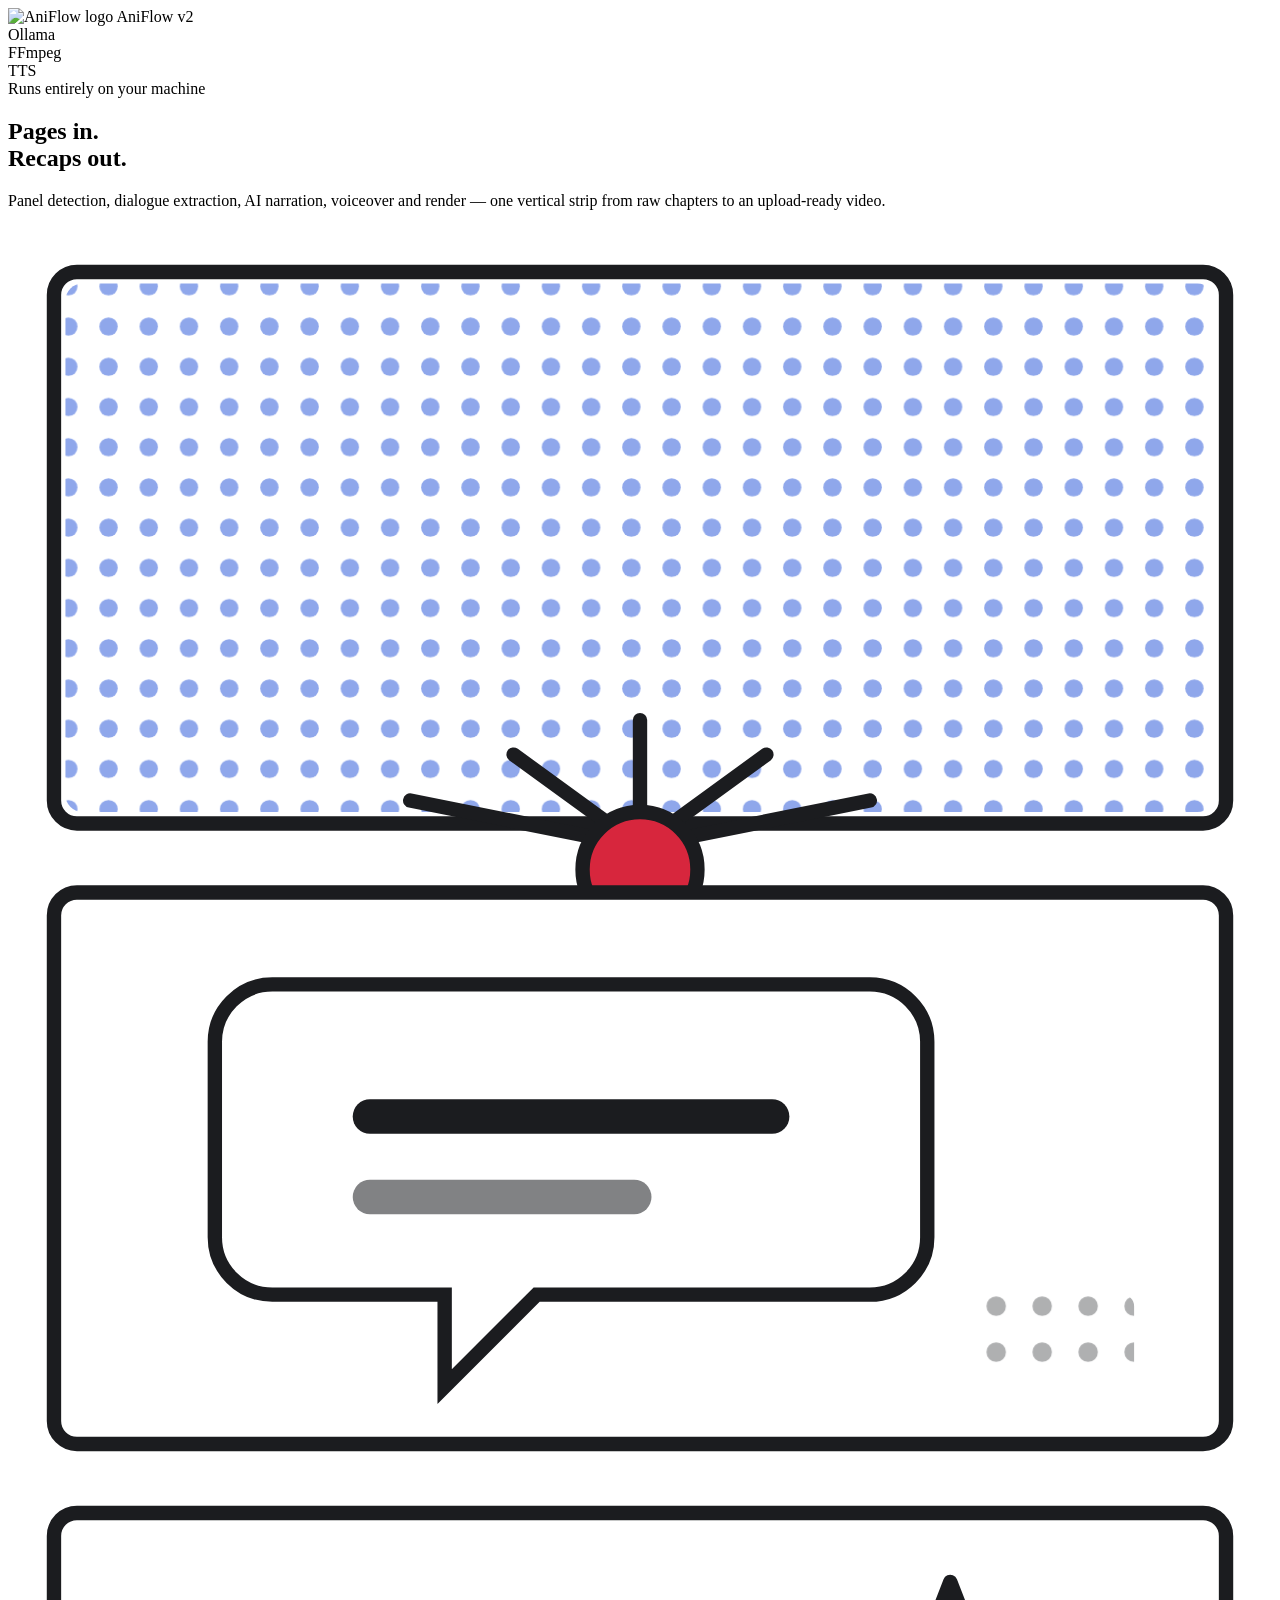
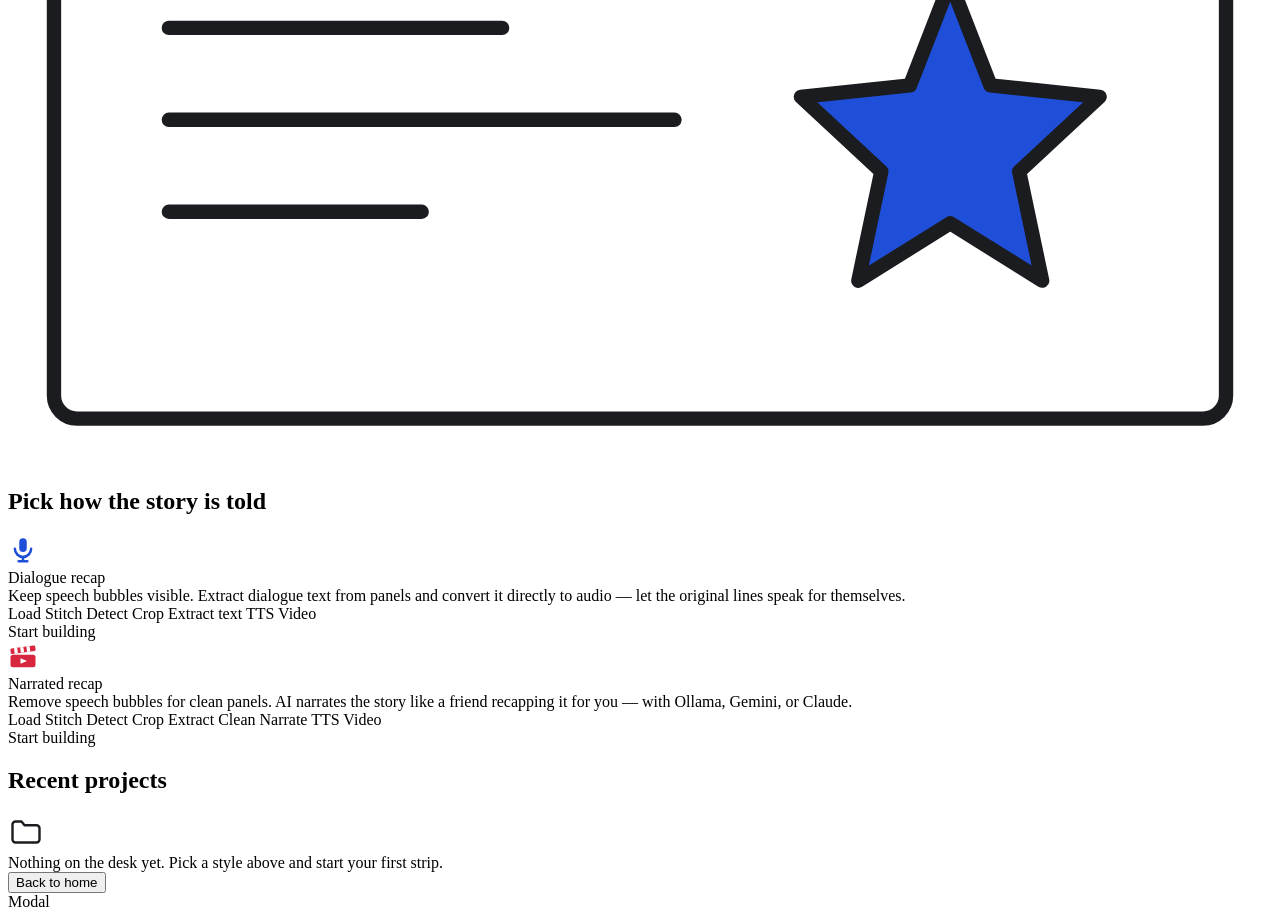
==== templates/index.html @ 0c06db07 "feat: add first-chapter story analysis and script review" ====
<!DOCTYPE html>
<html lang="en">
<head>
<meta charset="UTF-8">
<meta name="viewport" content="width=device-width, initial-scale=1.0">
<meta name="theme-color" content="#E3E5E1">
<title>AniFlow — Manhwa Recap Studio</title>
<meta name="description" content="AniFlow — Turn manhwa and webtoon chapters into recap videos with AI narration. Runs entirely on your machine.">
<link rel="preconnect" href="https://fonts.googleapis.com">
<link rel="preconnect" href="https://fonts.gstatic.com" crossorigin>
<link href="https://fonts.googleapis.com/css2?family=Bricolage+Grotesque:opsz,weight@12..96,600;12..96,700;12..96,800&family=Instrument+Sans:ital,wght@0,400;0,500;0,600;0,700;1,400&display=swap" rel="stylesheet">
<link rel="stylesheet" href="/static/css/style.css?v=51">
<link rel="icon" type="image/jpeg" href="/static/logo-small.jpg">
</head>
<body>

<div class="app-container">

  <!-- ═══════════ Header ═══════════ -->
  <header class="app-header">
    <div class="app-logo">
      <img src="/static/logo-small.jpg?v=2" alt="AniFlow logo" width="38" height="38"
           onerror="if (!this.dataset.fallback) { this.dataset.fallback = 1; this.src = '/static/logo-small.png?v=2'; }">
      <span class="app-logo-text">AniFlow</span>
      <span class="app-logo-ver">v2</span>
    </div>
    <div class="header-status" aria-label="Service status">
      <div class="status-dot"><div class="dot" id="dotOllama"></div> Ollama</div>
      <div class="status-dot"><div class="dot" id="dotFFmpeg"></div> FFmpeg</div>
      <div class="status-dot"><div class="dot" id="dotTTS"></div> TTS</div>
    </div>
  </header>

  <!-- ═══════════ VIEW: Home (the strip) ═══════════ -->
  <div id="viewHome" class="strip">

    <!-- Panel 1 · Title card -->
    <section class="panel panel-title">
      <div class="panel-title-copy">
        <div class="bubble-badge">Runs entirely on your machine</div>
        <h1 class="hero-title">Pages in.<br>Recaps out.</h1>
        <p class="hero-subtitle">
          Panel detection, dialogue extraction, AI narration, voiceover and render —
          one vertical strip from raw chapters to an upload-ready video.
        </p>
      </div>
      <div class="panel-title-art" aria-hidden="true">
        <!-- Abstract webtoon strip: inked mini-panels, halftone, speech bubble, speed lines -->
        <svg viewBox="0 0 220 320" fill="none" xmlns="http://www.w3.org/2000/svg" role="presentation">
          <defs>
            <pattern id="halftone" x="0" y="0" width="8" height="8" patternUnits="userSpaceOnUse">
              <circle cx="4" cy="4" r="1.7" fill="#1B1C1F" opacity="0.35"/>
            </pattern>
            <pattern id="halftone-blue" x="0" y="0" width="7" height="7" patternUnits="userSpaceOnUse">
              <circle cx="3.5" cy="3.5" r="1.6" fill="#1F4FD8" opacity="0.5"/>
            </pattern>
          </defs>
          <!-- top panel: sky with halftone + burst -->
          <rect x="8" y="8" width="204" height="96" rx="4" fill="#FFFFFF" stroke="#1B1C1F" stroke-width="2.5"/>
          <rect x="10" y="10" width="200" height="92" rx="3" fill="url(#halftone-blue)"/>
          <g stroke="#1B1C1F" stroke-width="2.5" stroke-linecap="round">
            <path d="M110 108 L110 86"/><path d="M110 108 L88 92"/><path d="M110 108 L132 92"/>
            <path d="M110 108 L70 100"/><path d="M110 108 L150 100"/>
          </g>
          <circle cx="110" cy="112" r="10" fill="#D7263D" stroke="#1B1C1F" stroke-width="2.5"/>
          <!-- middle panel: speech bubble -->
          <rect x="8" y="116" width="204" height="96" rx="4" fill="#FFFFFF" stroke="#1B1C1F" stroke-width="2.5"/>
          <path d="M46 138 h104 a10 10 0 0 1 10 10 v34 a10 10 0 0 1 -10 10 h-58 l-16 16 v-16 h-30 a10 10 0 0 1 -10 -10 v-34 a10 10 0 0 1 10 -10 z"
                fill="#FFFFFF" stroke="#1B1C1F" stroke-width="2.5" transform="translate(0,-6)"/>
          <rect x="60" y="152" width="76" height="6" rx="3" fill="#1B1C1F"/>
          <rect x="60" y="166" width="52" height="6" rx="3" fill="#1B1C1F" opacity="0.55"/>
          <rect x="170" y="186" width="26" height="14" rx="2" fill="url(#halftone)"/>
          <!-- bottom panel: motion lines + star -->
          <rect x="8" y="224" width="204" height="88" rx="4" fill="#FFFFFF" stroke="#1B1C1F" stroke-width="2.5"/>
          <g stroke="#1B1C1F" stroke-width="2.5" stroke-linecap="round">
            <path d="M28 244 h58"/><path d="M28 260 h88"/><path d="M28 276 h44"/>
          </g>
          <path d="M164 236 l7 18 19 2 -14 13 4 19 -16 -10 -16 10 4 -19 -14 -13 19 -2 z"
                fill="#1F4FD8" stroke="#1B1C1F" stroke-width="2.5" stroke-linejoin="round"/>
        </svg>
      </div>
      <div class="panel-halftone" aria-hidden="true"></div>
    </section>

    <!-- Panel 2 · Mode selection -->
    <section class="panel panel-modes">
      <h2 class="panel-heading">Pick how the story is told</h2>
      <div class="mode-selection">
        <!-- Dialogue Recap -->
        <div class="mode-card" onclick="selectMode('dialogue')" role="button" tabindex="0"
             onkeydown="if (event.key==='Enter'||event.key===' ') { event.preventDefault(); selectMode('dialogue'); }">
          <div class="mode-card-icon dialogue">
            <svg width="30" height="30" viewBox="0 0 24 24" fill="none" xmlns="http://www.w3.org/2000/svg" aria-hidden="true">
              <rect x="9" y="2.5" width="6" height="11" rx="3" fill="#1F4FD8"/>
              <path d="M5.5 11a6.5 6.5 0 0 0 13 0" stroke="#1F4FD8" stroke-width="2" stroke-linecap="round"/>
              <path d="M12 17.5V21M8.5 21h7" stroke="#1F4FD8" stroke-width="2" stroke-linecap="round"/>
            </svg>
          </div>
          <div class="mode-card-title">Dialogue recap</div>
          <div class="mode-card-desc">
            Keep speech bubbles visible. Extract dialogue text from panels and convert
            it directly to audio — let the original lines speak for themselves.
          </div>
          <div class="mode-card-steps">
            <span class="mode-step-tag">Load</span>
            <span class="mode-step-tag">Stitch</span>
            <span class="mode-step-tag">Detect</span>
            <span class="mode-step-tag">Crop</span>
            <span class="mode-step-tag">Extract text</span>
            <span class="mode-step-tag">TTS</span>
            <span class="mode-step-tag">Video</span>
          </div>
          <div class="mode-card-cta">Start building</div>
        </div>

        <!-- Narrated Recap -->
        <div class="mode-card" onclick="selectMode('narrated')" role="button" tabindex="0"
             onkeydown="if (event.key==='Enter'||event.key===' ') { event.preventDefault(); selectMode('narrated'); }">
          <div class="mode-card-icon narrated">
            <svg width="30" height="30" viewBox="0 0 24 24" fill="none" xmlns="http://www.w3.org/2000/svg" aria-hidden="true">
              <g transform="rotate(-8 12 7)">
                <rect x="2" y="4.8" width="20" height="4.4" rx="1" fill="#D7263D"/>
                <rect x="5" y="4.8" width="2.6" height="4.4" fill="#FFFFFF"/>
                <rect x="10" y="4.8" width="2.6" height="4.4" fill="#FFFFFF"/>
                <rect x="15" y="4.8" width="2.6" height="4.4" fill="#FFFFFF"/>
              </g>
              <rect x="2" y="11" width="20" height="10" rx="2" fill="#D7263D"/>
              <path d="M10 13.8l5.2 2.2-5.2 2.2z" fill="#FFFFFF"/>
            </svg>
          </div>
          <div class="mode-card-title">Narrated recap</div>
          <div class="mode-card-desc">
            Remove speech bubbles for clean panels. AI narrates the story like a friend
            recapping it for you — with Ollama, Gemini, or Claude.
          </div>
          <div class="mode-card-steps">
            <span class="mode-step-tag">Load</span>
            <span class="mode-step-tag">Stitch</span>
            <span class="mode-step-tag">Detect</span>
            <span class="mode-step-tag">Crop</span>
            <span class="mode-step-tag">Extract</span>
            <span class="mode-step-tag">Clean</span>
            <span class="mode-step-tag">Narrate</span>
            <span class="mode-step-tag">TTS</span>
            <span class="mode-step-tag">Video</span>
          </div>
          <div class="mode-card-cta">Start building</div>
        </div>
      </div>
    </section>

    <!-- Panel 3 · Recent projects -->
    <section class="panel panel-projects">
      <h2 class="panel-heading">Recent projects</h2>
      <div class="projects-grid" id="projectsGrid">
        <div class="empty-state" style="grid-column:1/-1">
          <div class="empty-state-icon">
            <svg width="36" height="36" viewBox="0 0 24 24" fill="none" xmlns="http://www.w3.org/2000/svg" aria-hidden="true">
              <path d="M3 7a2 2 0 0 1 2-2h4l2 2.5h8a2 2 0 0 1 2 2V17a2 2 0 0 1-2 2H5a2 2 0 0 1-2-2z" fill="none" stroke="#1B1C1F" stroke-width="1.6" stroke-linejoin="round"/>
            </svg>
          </div>
          <div class="empty-state-text">Nothing on the desk yet. Pick a style above and start your first strip.</div>
        </div>
      </div>
    </section>

  </div>

  <!-- ═══════════ VIEW: Wizard ═══════════ -->
  <div id="viewWizard" class="hidden">
    <button class="back-link" type="button" onclick="goHome()">Back to home</button>

    <!-- Step Indicator -->
    <div class="step-indicator" id="stepIndicator"></div>

    <!-- Step Content (rendered dynamically) -->
    <div id="stepContent"></div>
  </div>

</div><!-- /app-container -->

<!-- Toast Container -->
<div class="toast-container" id="toastContainer"></div>

<!-- ═══════════ Modal: Folder Browser ═══════════ -->
<div class="modal-overlay hidden" id="modalOverlay" onclick="closeModal(event)">
  <div class="modal" onclick="event.stopPropagation()">
    <div class="modal-title" id="modalTitle">Modal</div>
    <div id="modalBody"></div>
    <div class="modal-actions" id="modalActions"></div>
  </div>
</div>

<!-- SocketIO -->
<script src="https://cdn.socket.io/4.7.2/socket.io.min.js"></script>
<link rel="stylesheet" href="/static/css/story_review.css">
<script src="/static/js/story_review.js"></script>
<script src="/static/js/app.js?v=51"></script>

</body>
</html>
---- static/css/story_review.css ----
.story-review { padding:24px; background:var(--paper,#fff); border:2px solid var(--ink,#222); margin:20px 0; color:var(--ink,#222); }
.story-review h2 { font-size:24px; margin-bottom:12px; }
.story-review h3 { margin:14px 0 8px; }
.story-review p { margin:10px 0; line-height:1.7; overflow-wrap:anywhere; }
.story-toolbar { display:flex; flex-wrap:wrap; gap:10px; align-items:center; margin:14px 0; }
.story-toolbar select { padding:10px; border:1px solid #999; background:white; }
.story-toolbar .btn { font-size:13px; }
.story-warning { color:#9b3419; background:#fff1e4; padding:10px; }
.story-details { border-top:1px solid #ccc; padding:16px 0; }
.story-details summary { cursor:pointer; font-weight:600; }
.story-event { border-left:3px solid #cad2e6; padding:12px; margin:14px 0; }
.story-segment { display:flex; flex-wrap:wrap; gap:24px; border-top:2px solid #333; padding:24px 0; }
.story-proof-column { flex:0 1 240px; }
.story-proof-column img { width:100%; max-height:420px; object-fit:contain; background:#eee; }
.story-proof { width:240px; max-height:360px; object-fit:contain; }
.story-text-column { flex:1 1 340px; min-width:0; }
.story-text-column textarea { width:100%; box-sizing:border-box; font:inherit; padding:14px; line-height:1.7; border:1px solid #999; resize:vertical; }
.story-text-column textarea[readonly] { background:#f2f4f0; }
.story-status { font-size:13px; font-weight:600; }
.story-check { font-size:13px; background:#f4f5f2; padding:0 12px; }
.story-toolbar button:disabled { opacity:.45; cursor:not-allowed; }
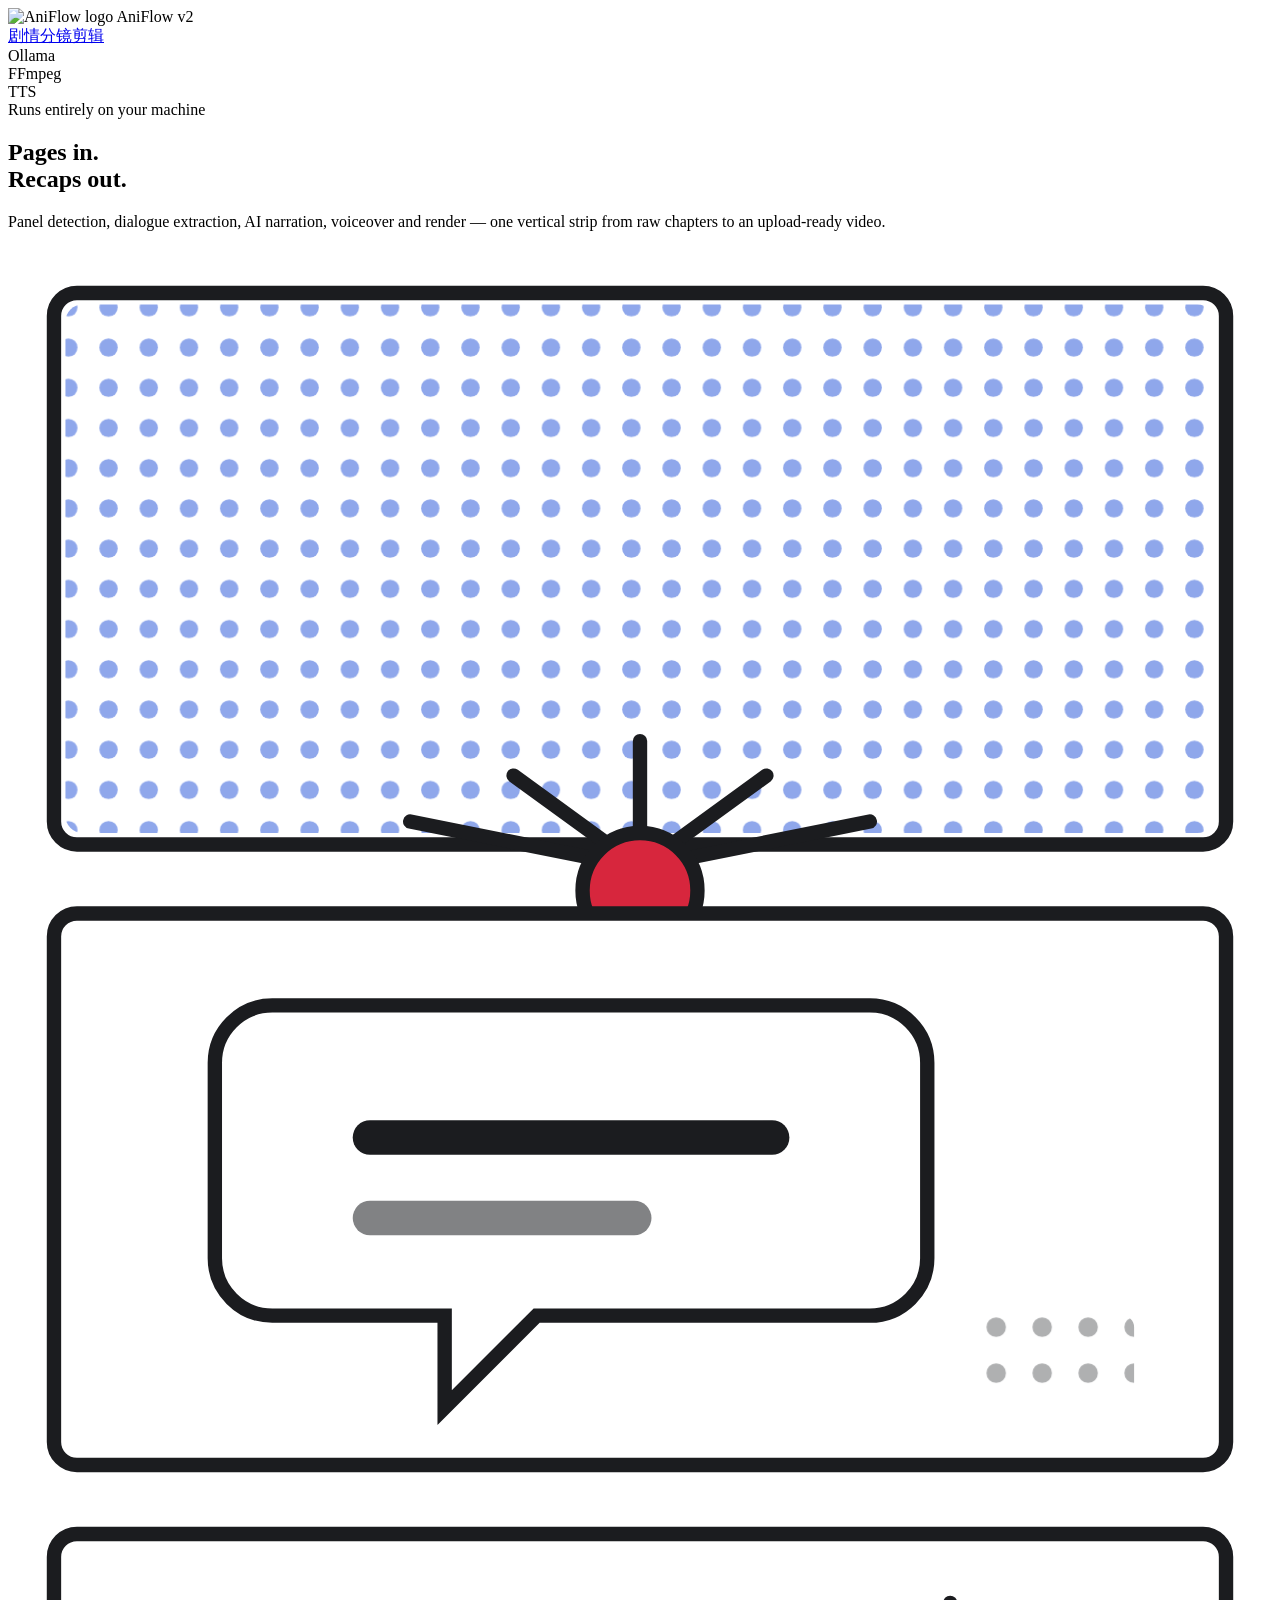
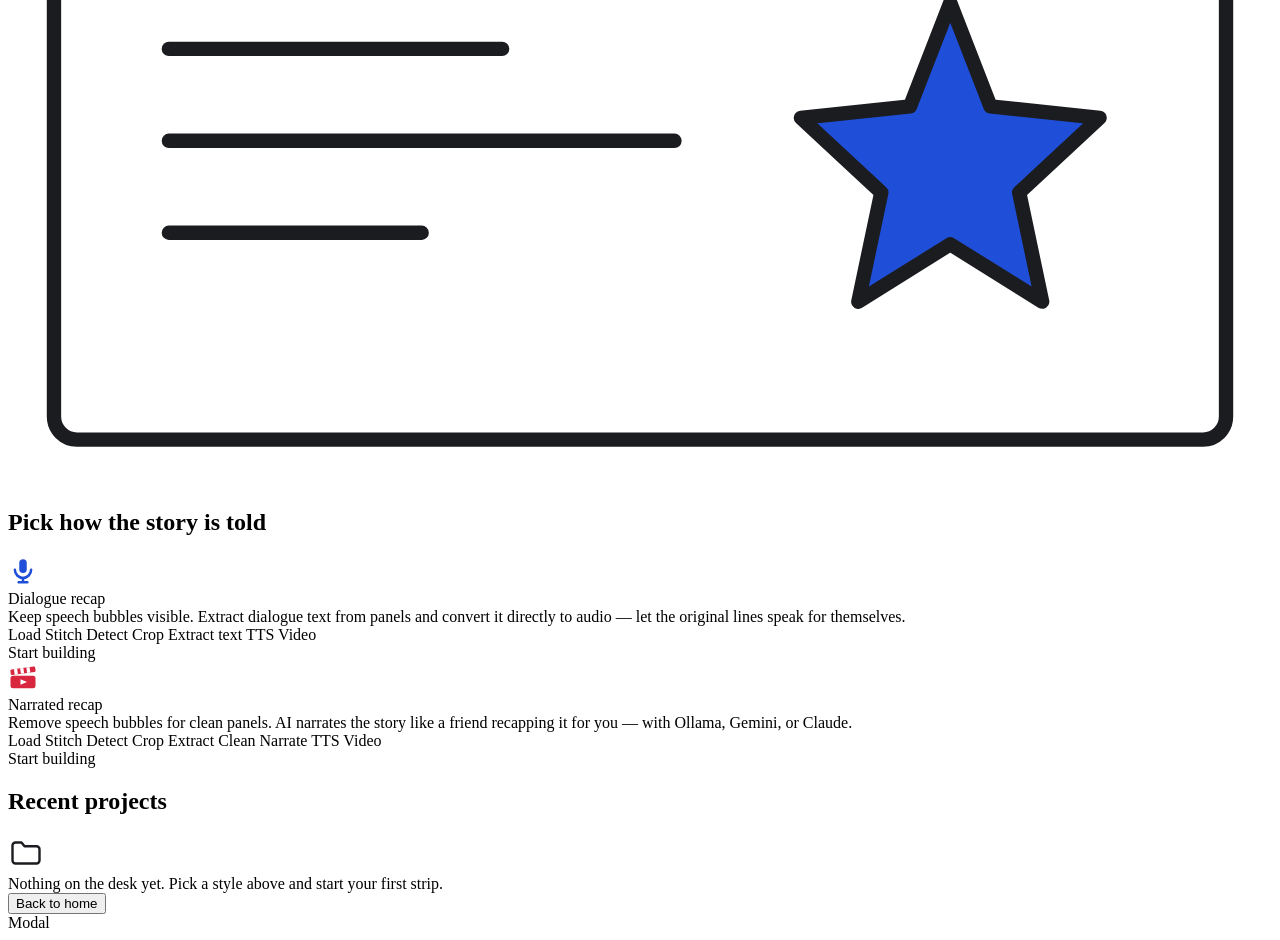
==== commit 5c9b4406: "feat: integrate chapter events and extend evidence-based review Reconstruct structured chapter event" ====
--- a/templates/index.html
+++ b/templates/index.html
@@ -25,6 +25,7 @@
       <span class="app-logo-ver">v2</span>
     </div>
     <div class="header-status" aria-label="Service status">
+      <a href="/shot-review" class="btn btn-secondary" id="shotReviewLink" onclick="this.href='/shot-review?project='+encodeURIComponent(APP.projectName || 'first-chapter')">剧情分镜剪辑</a>
       <div class="status-dot"><div class="dot" id="dotOllama"></div> Ollama</div>
       <div class="status-dot"><div class="dot" id="dotFFmpeg"></div> FFmpeg</div>
       <div class="status-dot"><div class="dot" id="dotTTS"></div> TTS</div>
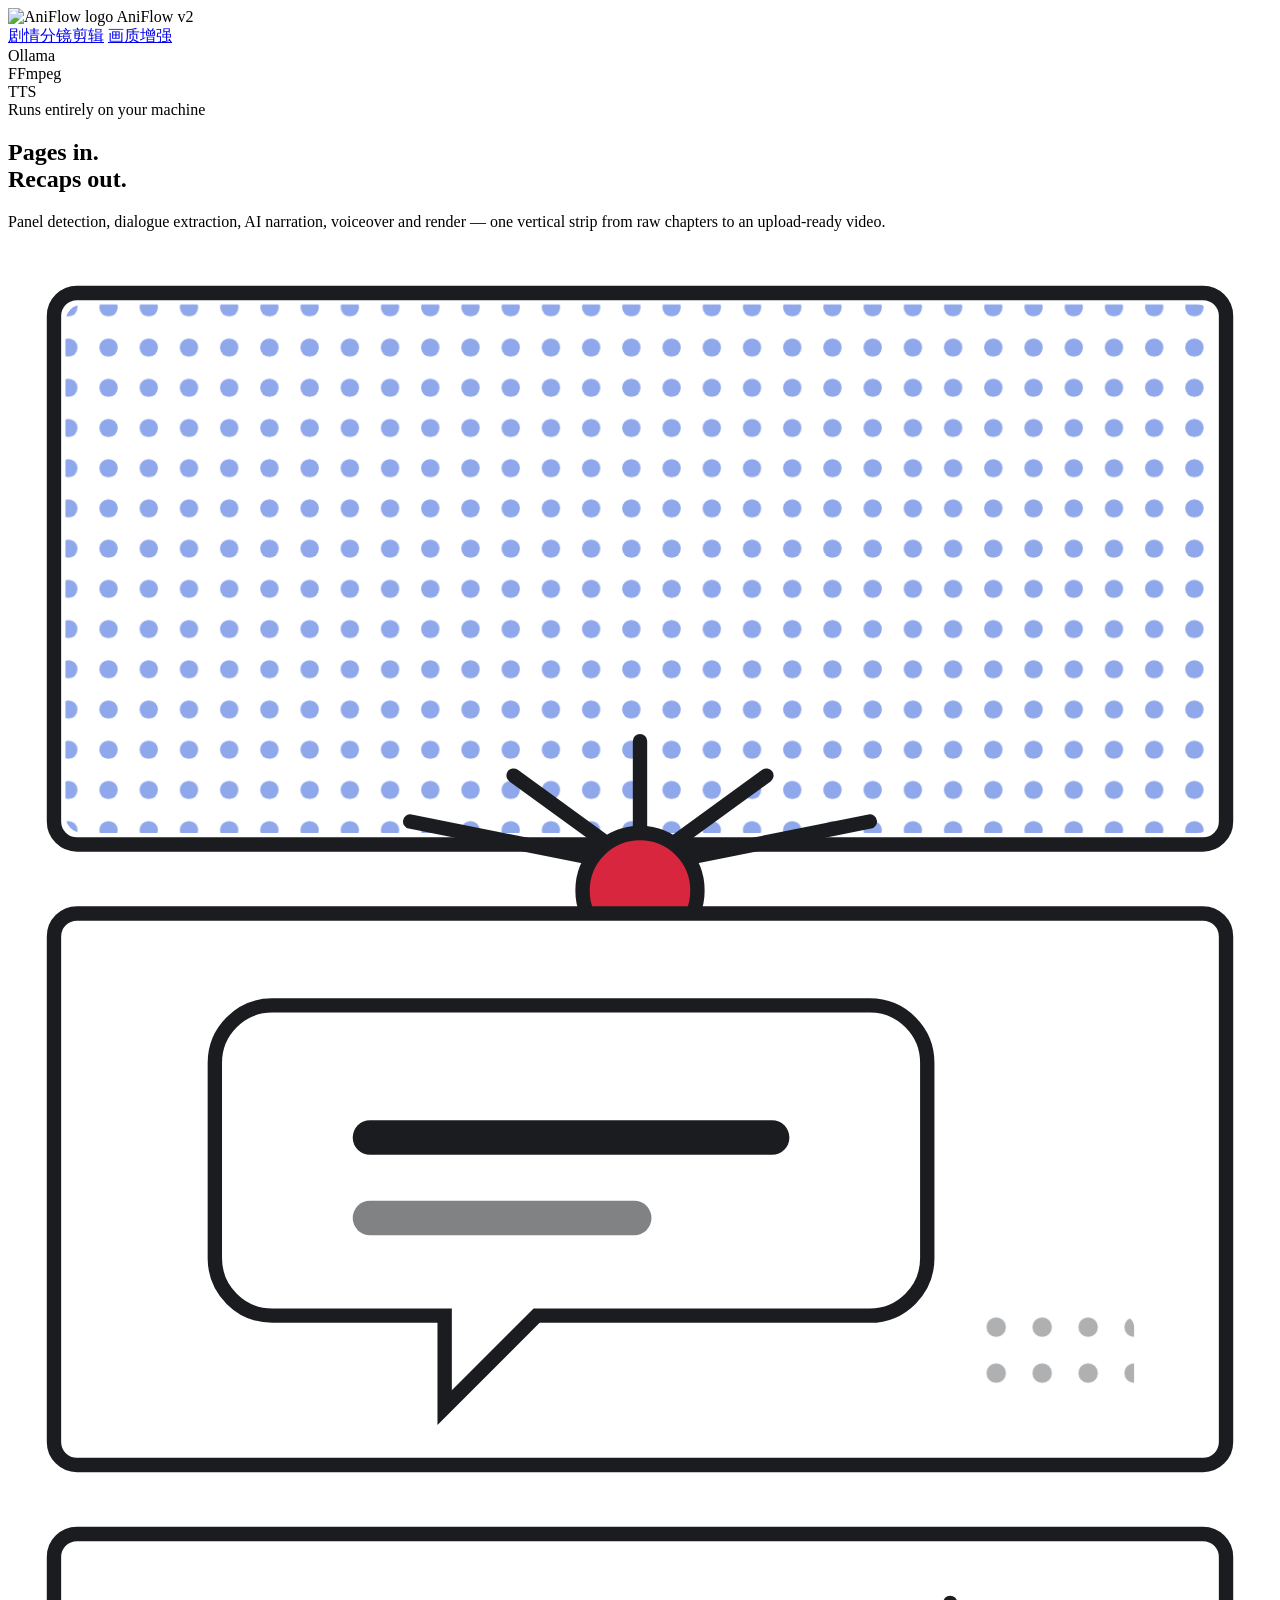
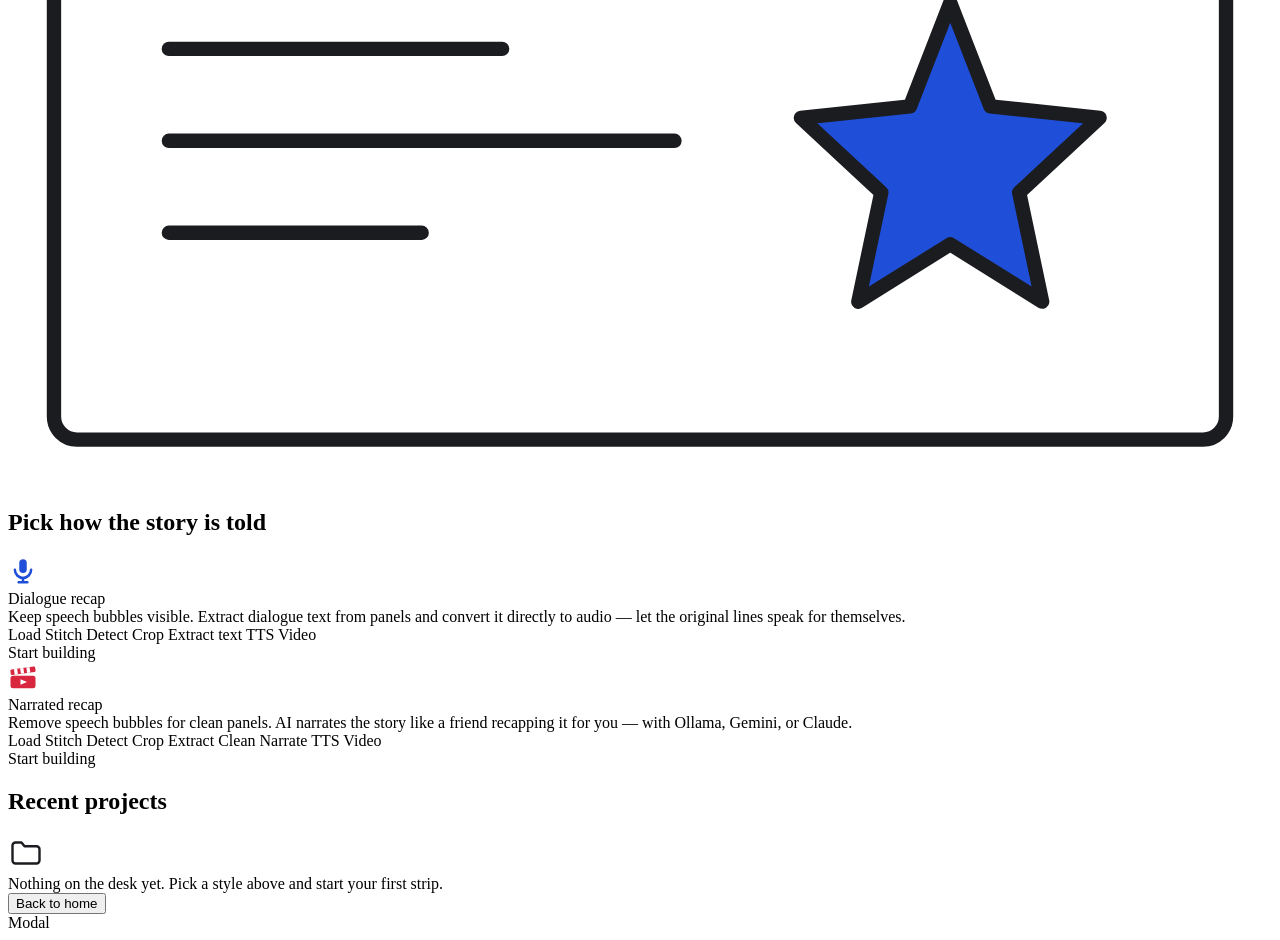
==== commit b7856084: "Add local smart media quality enhancement" ====
--- a/templates/index.html
+++ b/templates/index.html
@@ -26,6 +26,7 @@
     </div>
     <div class="header-status" aria-label="Service status">
       <a href="/shot-review" class="btn btn-secondary" id="shotReviewLink" onclick="this.href='/shot-review?project='+encodeURIComponent(APP.projectName || 'first-chapter')">剧情分镜剪辑</a>
+      <a href="/quality-enhancement" class="btn btn-secondary">画质增强</a>
       <div class="status-dot"><div class="dot" id="dotOllama"></div> Ollama</div>
       <div class="status-dot"><div class="dot" id="dotFFmpeg"></div> FFmpeg</div>
       <div class="status-dot"><div class="dot" id="dotTTS"></div> TTS</div>
